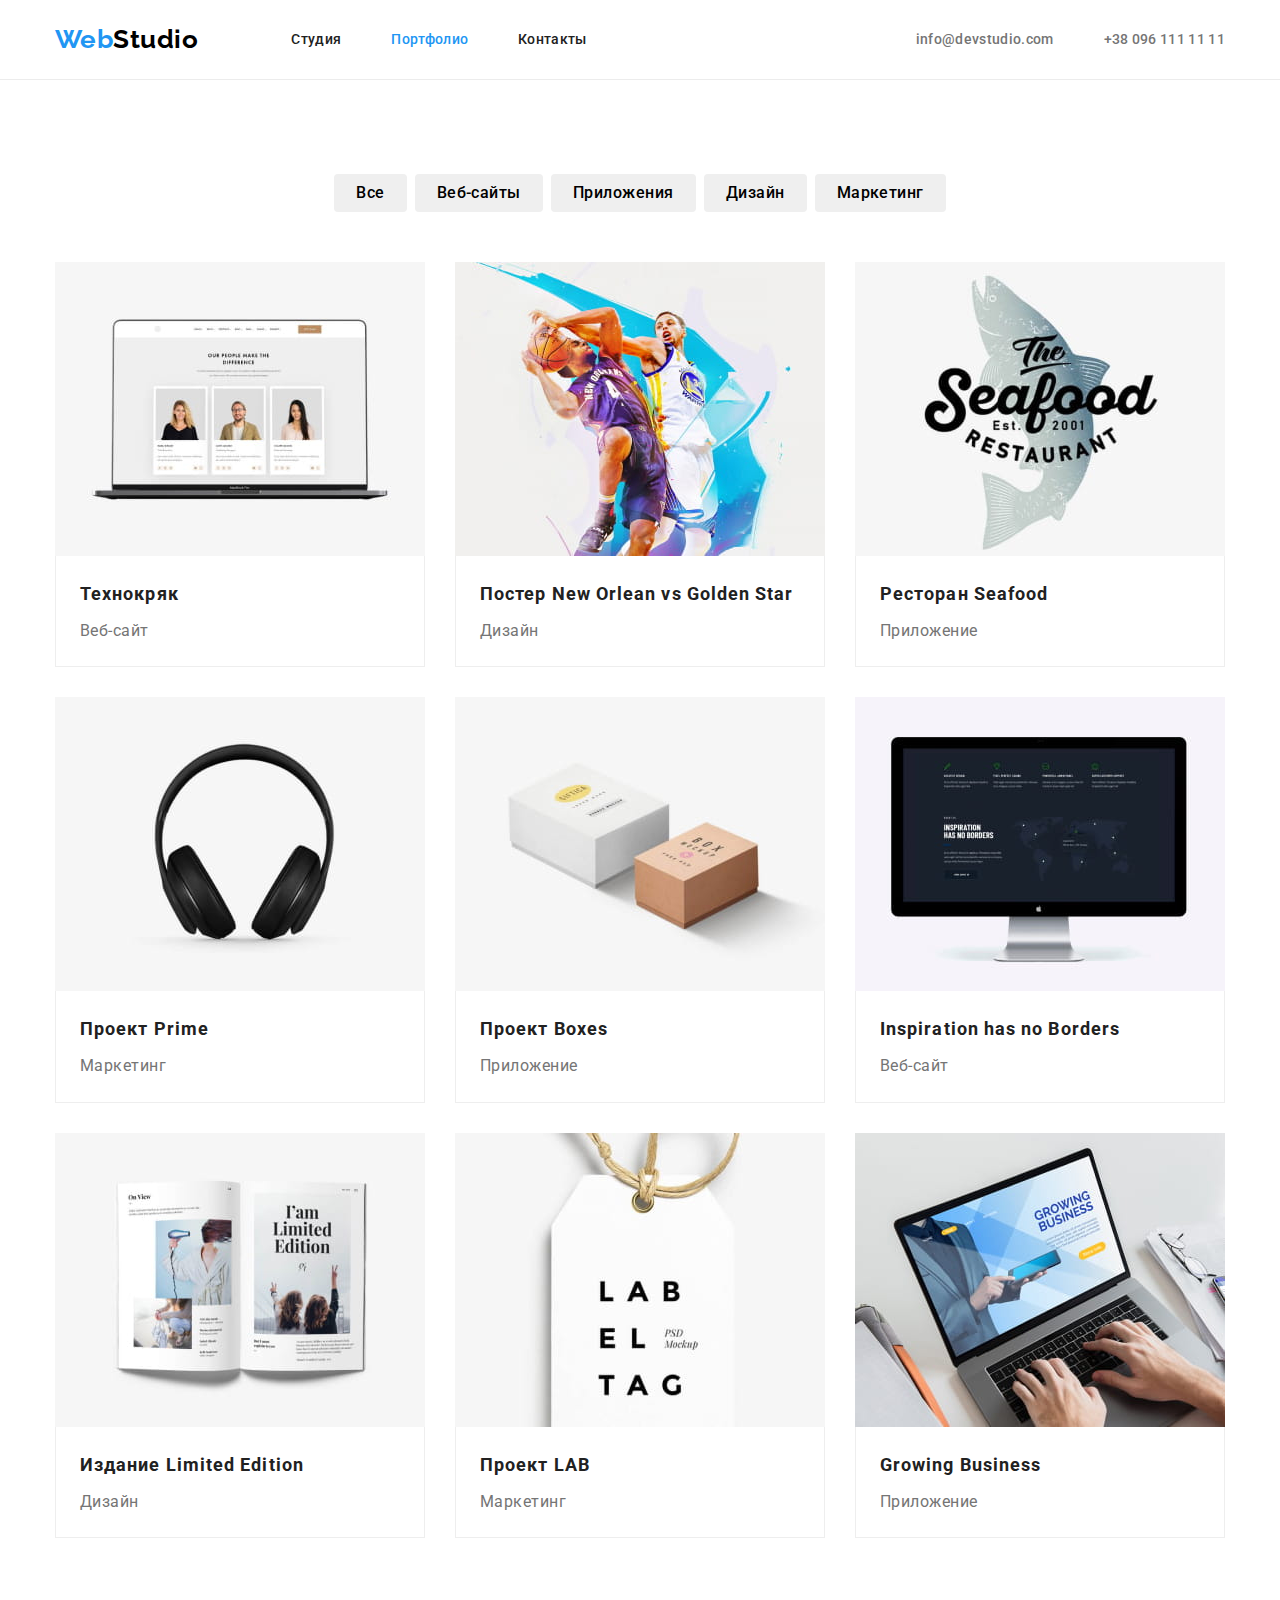
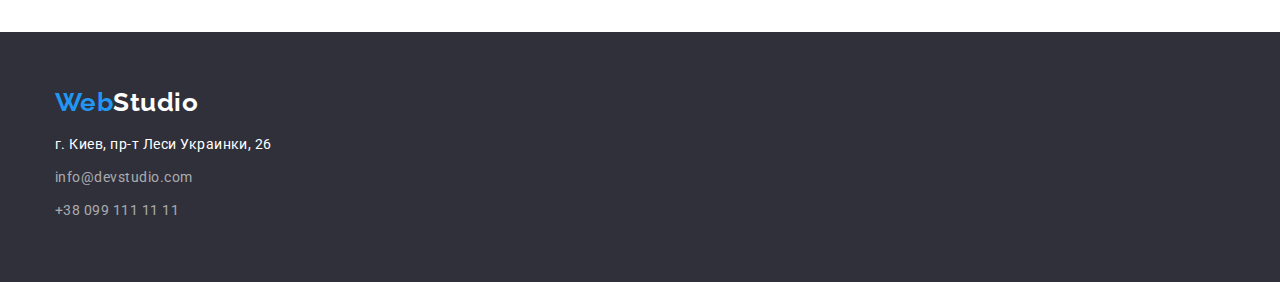
==== portfolio.html @ 39d86f8a "Initial commit" ====
<!DOCTYPE html>
<html lang="ru">
  <head>
    <meta charset="UTF-8" />
    <meta http-equiv="X-UA-Compatible" content="IE=edge" />
    <meta name="viewport" content="width=device-width, initial-scale=1.0" />
    <title>Web Studio</title>

    <!-- Шрифти -->
    <link rel="preconnect" href="https://fonts.googleapis.com" />
    <link rel="preconnect" href="https://fonts.gstatic.com" crossorigin />
    <link
      href="https://fonts.googleapis.com/css2?family=Raleway:wght@700&family=Roboto:wght@400;500;700;900&display=swap"
      rel="stylesheet"
    />

    <!-- Нормалізація стилів -->
    <link
      rel="stylesheet"
      href="https://cdnjs.cloudflare.com/ajax/libs/modern-normalize/1.1.0/modern-normalize.min.css"
    />

    <!-- Стилі -->
    <link rel="stylesheet" href="./css/styles.css" />
  </head>
  <body>
    <!-- Шапка сайту -->
    <header class="header">
      <div class="container header-container">
        <!-- Основна навігаціяя -->
        <nav class="header-nav">
          <a class="link header-logo" href="./index.html" lang="en"
            >Web<span class="header-logo-acent">Studio</span>
          </a>

          <ul class="list header-list">
            <li class="header-list-item">
              <a class="link nav-link" href="./index.html">Студия</a>
            </li>
            <li class="header-list-item">
              <a class="link nav-link current" href="./portfolio.html"
                >Портфолио</a
              >
            </li>
            <li class="header-list-item">
              <a class="link nav-link" href="">Контакты</a>
            </li>
          </ul>
        </nav>

        <!-- Контактні дані -->
        <ul class="list header-contacts">
          <li class="header-contacts-item">
            <a class="link header-contact-link" href="mailto:info@devstudio.com"
              >info@devstudio.com</a
            >
          </li>
          <li class="header-contacts-item">
            <a class="link header-contact-link" href="tel:+380961111111"
              >+38 096 111 11 11</a
            >
          </li>
        </ul>
      </div>
    </header>

    <!-- Основний контент -->
    <main>
      <section class="portfolio section">
        <div class="container">
          <h1 class="hidden-section-title">Контент страницы портфолио</h1>

          <!-- Список кнопок -->
          <ul class="list portfolio-btns-list">
            <li class="btn-list-item">
              <button class="btn portfolio-btn" type="button">Все</button>
            </li>
            <li class="btn-list-item">
              <button class="btn portfolio-btn" type="button">Веб-сайты</button>
            </li>
            <li class="btn-list-item">
              <button class="btn portfolio-btn" type="button">
                Приложения
              </button>
            </li>
            <li class="btn-list-item">
              <button class="btn portfolio-btn" type="button">Дизайн</button>
            </li>
            <li class="btn-list-item">
              <button class="btn portfolio-btn" type="button">Маркетинг</button>
            </li>
          </ul>

          <!-- Список карток -->
          <ul class="list portfolio-list card-set">
            <li class="portfolio-list-item card-set-item">
              <a class="link portfolio-link" href=""
                ><img
                  class="portfolio-img"
                  src="./images/portfolio/img-1.jpg"
                  alt="Картка портфолио"
                  width="370"
                  height="294"
                />
                <div class="card-text">
                  <h2 class="portfolio-title">Технокряк</h2>
                  <p class="portfolio-text">Веб-сайт</p>
                </div>
              </a>
            </li>
            <li class="portfolio-list-item card-set-item">
              <a class="link portfolio-link" href=""
                ><img
                  class="portfolio-img"
                  src="./images/portfolio/img-2.jpg"
                  alt="Картка портфолио"
                  width="370"
                  height="294"
                />
                <div class="card-text">
                  <h2 class="portfolio-title">
                    Постер <span lang="en">New Orlean vs Golden Star</span>
                  </h2>
                  <p class="portfolio-text">Дизайн</p>
                </div>
              </a>
            </li>
            <li class="portfolio-list-item card-set-item">
              <a class="link portfolio-link" href=""
                ><img
                  class="portfolio-img"
                  src="./images/portfolio/img-3.jpg"
                  alt="Картка портфолио"
                  width="370"
                  height="294"
                />
                <div class="card-text">
                  <h2 class="portfolio-title">
                    Ресторан <span lang="en">Seafood</span>
                  </h2>
                  <p class="portfolio-text">Приложение</p>
                </div>
              </a>
            </li>
            <li class="portfolio-list-item card-set-item">
              <a class="link portfolio-link" href=""
                ><img
                  class="portfolio-img"
                  src="./images/portfolio/img-4.jpg"
                  alt="Картка портфолио"
                  width="370"
                  height="294"
                />
                <div class="card-text">
                  <h2 class="portfolio-title">
                    Проект <span lang="en">Prime</span>
                  </h2>
                  <p class="portfolio-text">Маркетинг</p>
                </div>
              </a>
            </li>
            <li class="portfolio-list-item card-set-item">
              <a class="link portfolio-link" href=""
                ><img
                  class="portfolio-img"
                  src="./images/portfolio/img-5.jpg"
                  alt="Картка портфолио"
                  width="370"
                  height="294"
                />
                <div class="card-text">
                  <h2 class="portfolio-title">
                    Проект <span lang="en">Boxes</span>
                  </h2>
                  <p class="portfolio-text">Приложение</p>
                </div>
              </a>
            </li>
            <li class="portfolio-list-item card-set-item">
              <a class="link portfolio-link" href=""
                ><img
                  class="portfolio-img"
                  src="./images/portfolio/img-6.jpg"
                  alt="Картка портфолио"
                  width="370"
                  height="294"
                />
                <div class="card-text">
                  <h2 class="portfolio-title" lang="en">
                    Inspiration has no Borders
                  </h2>
                  <p class="portfolio-text">Веб-сайт</p>
                </div>
              </a>
            </li>
            <li class="portfolio-list-item card-set-item">
              <a class="link portfolio-link" href=""
                ><img
                  class="portfolio-img"
                  src="./images/portfolio/img-7.jpg"
                  alt="Картка портфолио"
                  width="370"
                  height="294"
                />
                <div class="card-text">
                  <h2 class="portfolio-title">
                    Издание <span lang="en">Limited Edition</span>
                  </h2>
                  <p class="portfolio-text">Дизайн</p>
                </div>
              </a>
            </li>
            <li class="portfolio-list-item card-set-item">
              <a class="link portfolio-link" href=""
                ><img
                  class="portfolio-img"
                  src="./images/portfolio/img-8.jpg"
                  alt="Картка портфолио"
                  width="370"
                  height="294"
                />
                <div class="card-text">
                  <h2 class="portfolio-title">Проект LAB</h2>
                  <p class="portfolio-text">Маркетинг</p>
                </div>
              </a>
            </li>
            <li class="portfolio-list-item card-set-item">
              <a class="link portfolio-link" href=""
                ><img
                  class="portfolio-img"
                  src="./images/portfolio/img-9.jpg"
                  alt="Картка портфолио"
                  width="370"
                  height="294"
                />
                <div class="card-text">
                  <h2 class="portfolio-title" lang="en">Growing Business</h2>
                  <p class="portfolio-text">Приложение</p>
                </div>
              </a>
            </li>
          </ul>
        </div>
      </section>
    </main>

    <!-- Підвал -->
    <footer class="footer">
      <div class="container">
        <a class="link footer-logo" href="./index.html" lang="en"
          >Web<span class="footer-logo-acent">Studio</span></a
        >
        <address class="footer-address">
          <ul class="list footer-list">
            <li class="footer-list-item">
              <a
                class="link address-link"
                href="https://goo.gl/maps/6GifzWiTd5PYQ6zx7"
                target="_blank"
                rel="noopener noreferrer"
                >г. Киев, пр-т Леси Украинки, 26</a
              >
            </li>
            <li class="footer-list-item">
              <a class="link footer-contact" href="mailto:info@devstudio.com"
                >info@devstudio.com</a
              >
            </li>
            <li class="footer-list-item">
              <a class="link footer-contact" href="tel:+380991111111"
                >+38 099 111 11 11</a
              >
            </li>
          </ul>
        </address>
      </div>
    </footer>
  </body>
</html>
---- css/styles.css ----
:root {
    /* fonts */
    --main-font: "Roboto", sans-serif;
    --secondary-font: "Raleway", sans-serif;

    /* txt-colors */
    --main-txt-color:#212121;
    --acent-txt-color:#2196F3;
    --secondary-txt-color:#757575;
    --black-txt-color: #000000;
    --white-txt-color: #ffffff;
    --transparent-txt-color: rgba(255, 255, 255, 0.6);

    /* bg-colors */
    --white-bg-color:#FFFFFF;
    --dark-bg-color:#2F303A;
    --secondary-bg-color: #F5F4FA;
    
    /* others */
    --hero-btn-hover-color: #188CE8;
    --border-color: #ECECEC;
    --secondary-border-color: #EEEEEE;

    /* card set */
    --items: 3;
    --indent: 30px;
}

    /* Reset */
h1,
h2,
h3,
h4,
p {
    margin: 0;
}

img {
    display: block;
    max-width: 100%;
    height: auto;
}

.list {
    list-style: none;
    margin: 0;
    padding: 0;
}

.link {
    text-decoration: none;
    color: inherit;
}

    /* Сітка flex-box */
    .card-set {
        display: flex;
        flex-wrap: wrap;
        margin-left: calc(-1 * var(--indent));
        margin-top: calc(-1 * var(--indent));
    }

    .card-set-item {
        flex-basis: calc(100% / var(--items) - var(--indent));
        margin-left: var(--indent);
        margin-top: var(--indent);
    }


    /* Common styles */

body {
    font-family: "Roboto", sans-serif;
    letter-spacing: 0.03em;
    color: var(--main-txt-color);
    background-color: var(--white-bg-color); 
}

.container {
    width: 1200px;
    padding-left: 15px;
    padding-right: 15px;
    margin-left: auto;
    margin-right: auto;
}

.section {
    padding-top: 94px;
    padding-bottom: 94px;
}


.btn {
    font-family:inherit;
}

/* Header */
.header-logo,
.footer-logo {
    font-family: var(--secondary-font);
    font-weight: 700;
    font-size: 26px;
    line-height: 0.8;
    color: var(--acent-txt-color);
}

.header-logo {
    margin-right: 93px;
}

.header-logo-acent {
    color: #000000;
}

.header-container {
    display: flex;
    align-items: center;
}

.header-nav {
    display: flex;
    align-items: center;
}

.header-list {
    display: flex;
    align-items: center;
}

.header-list-item:not(:last-child) {
    margin-right: 50px;
}

.header-contacts {
    display: flex;
    margin-left: auto;
}

.header-contacts-item:not(:last-child) {
    margin-right: 50px;
}

.nav-link {
    display: block;
    padding-top: 32px;
    padding-bottom: 32px;

    font-weight: 500;
    font-size: 14px;
    line-height: 1.1;
    color: var(--main-txt-color);
}

.nav-link:hover,
.nav-link:focus {
    color: var(--acent-txt-color);
}   

.header-list .current {
    color: var(--acent-txt-color);
}

.header-contact-link {
    display: block;
    padding-top: 32px;
    padding-bottom: 32px;

    font-weight: 500;
    font-size: 14px;
    line-height: 1.1;
    color: var(--secondary-txt-color);
}

.header-contact-link:hover,
.header-contact-link:focus {
    color: var(--acent-txt-color);
}

.header {
    border-bottom: 1px solid var(--border-color);
}

.header li {
    letter-spacing: 0.02em;
}

/* Hero section */
.hero {
    background-color: var(--dark-bg-color);
    padding-top: 200px;
    padding-bottom: 200px;
}

.main-title {
    width: 696px;
    margin-bottom: 30px;
    margin-left: auto;
    margin-right: auto;

    font-weight: 900;
    font-size: 44px;
    line-height: 1.4;
    text-align: center;
    letter-spacing: 0.06em;
    text-transform: uppercase;
    color: var(--white-txt-color);
}

.hero-btn {
    display: block;
    margin-left: auto;
    margin-right: auto;
    padding: 10px 32px;

    font-weight: 700;
    font-size: 16px;
    line-height: 1.9;
    letter-spacing: 0.06em;
    color: var(--white-txt-color);
    background-color: var(--acent-txt-color);
    border-radius: 4px;
    border: 0px;
}

.hero-btn:hover,
.hero-btn:focus {
    background-color: var(--hero-btn-hover-color);
    cursor: pointer;
}

/* Features section */
.features-list {
    display: flex;
}

.features-list-item:not(:last-child) {
    margin-right: 30px;
}

.features-list-item {
    width: 270px;
}

.hidden-section-title {
    position: absolute;
    white-space: nowrap;
    width: 1px;
    height: 1px;
    overflow: hidden;
    border: 0;
    padding: 0;
    clip: rect(0 0 0 0);
    clip-path: inset(50%);
    margin: -1px;
}

.features-title {
    margin-bottom: 10px;

    font-weight: 700;
    font-size: 14px;
    line-height: 1.1;
    text-transform: uppercase;
}

.features-text {
    font-size: 14px;
    line-height: 1.7;
    color: var(--secondary-txt-color);
}

/* About sections */
.about {
    padding-top: 0;
}

.section-title {
    margin-bottom: 50px;

    font-weight: 700;
    font-size: 36px;
    line-height: 1.2;
    text-align: center;
}

/* Team sections */
.team {
    background-color: var(--secondary-bg-color);
}

.team-list {
    --items: 4;
}

.team-list-item {
    background-color: var(--white-bg-color);
    border-radius: 0px 0px 4px 4px;
}

.team-card-name {
    padding: 30px 0;
}

.team-title {
    margin-bottom: 10px;

    font-weight: 500;
    font-size: 16px;
    line-height: 1.2;
    text-align: center;
}

.team-text {
    font-size: 16px;
    line-height: 1.2;
    text-align: center;
    color: var(--secondary-txt-color);
}

/* footer */
.footer {
    padding-top: 60px;
    padding-bottom: 60px;

    background-color: var(--dark-bg-color);
}

.footer-logo {
    display: block;
    margin-bottom: 20px;
}

.footer-logo-acent {
    color: var(--white-txt-color);
}

.footer-address {
    font-style: inherit;
}

.footer-list-item {
    font-size: 14px;
    line-height: 1.7;
}

.footer-list-item:not(:last-child) {
    margin-bottom: 9px;
}

.address-link {
    color: var(--white-txt-color);
}

.footer-contact {
    color: var(--transparent-txt-color);
}

.address-link:hover,
.address-link:focus,
.footer-contact:hover,
.footer-contact:focus {
    color: var(--acent-txt-color);
}

/* Portfolio sections */
.portfolio-btns-list {
    display: flex;
    justify-content: center;
    margin-bottom: 50px;
}

.btn-list-item:not(:last-child) {
    margin-right: 8px;
}


.portfolio-btn {
    padding: 6px 22px;

    font-weight: 500;
    font-size: 16px;
    line-height: 1.6;
    letter-spacing: 0.03em;
    text-align: center;
    border: 0px;
    border-radius: 4px;
}

.portfolio-btn:hover,
.portfolio-btn:focus {
    color: var(--white-txt-color);
    background-color: var(--acent-txt-color);
    cursor: pointer;
}

.card-text {
    padding: 20px 24px;
    border-bottom: 1px solid var(--secondary-border-color);
    border-left: 1px solid var(--secondary-border-color);
    border-right: 1px solid var(--secondary-border-color);
}

.portfolio-title {
    margin-bottom: 4px;

    font-weight: 700;
    font-size: 18px;
    line-height: 2;
    letter-spacing: 0.06em;
}

.portfolio-text {
    font-size: 16px;
    line-height: 1.9;
    color: var(--secondary-txt-color);
}
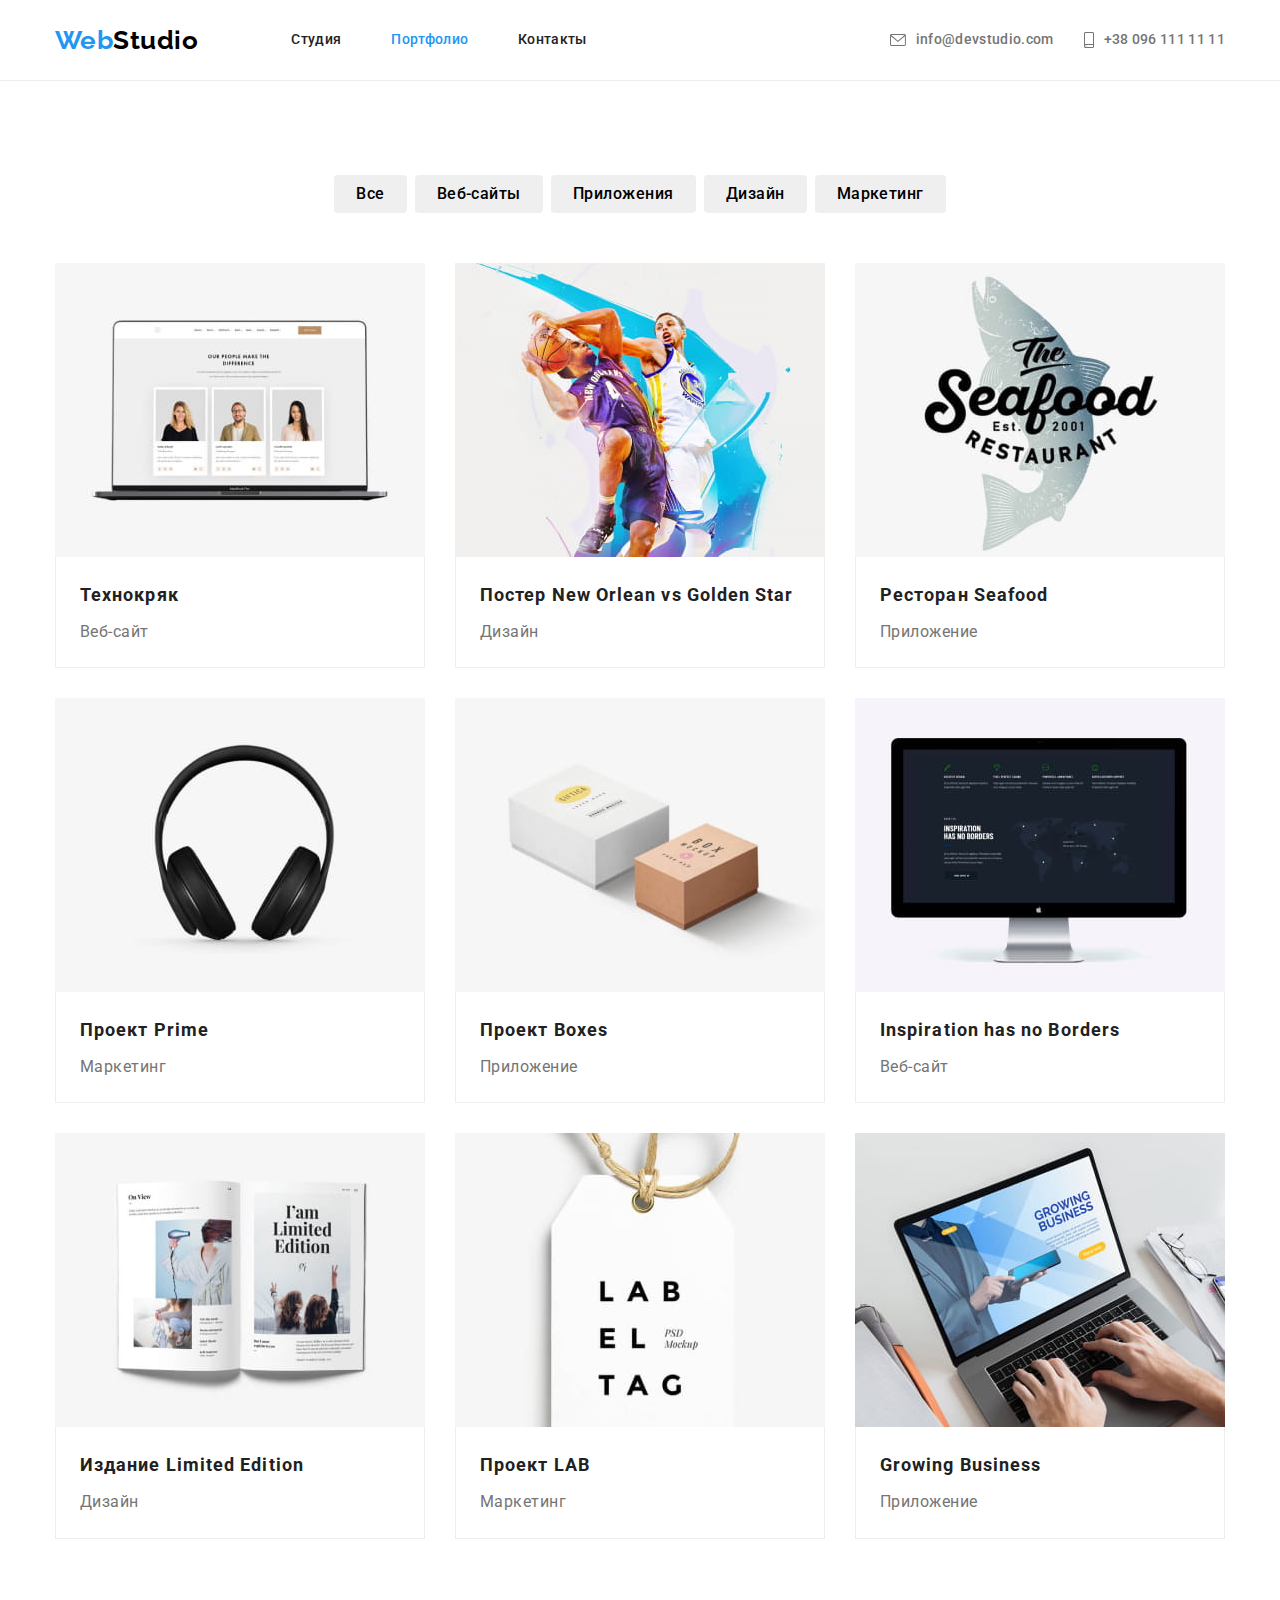
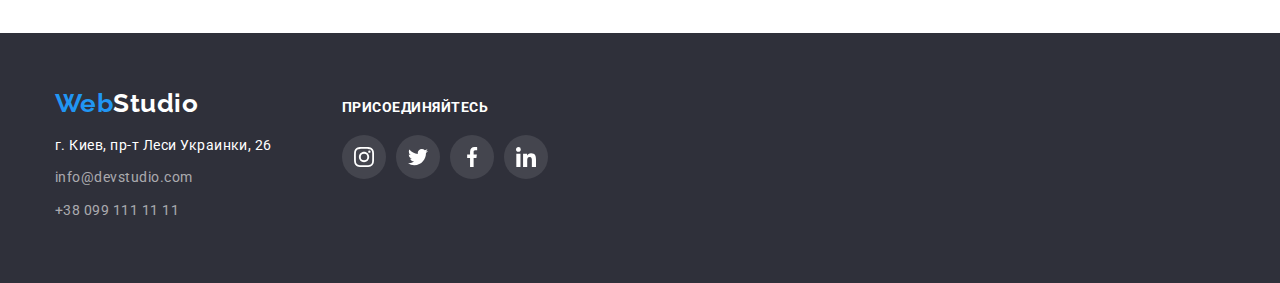
==== commit 5c1f6cb0: "svg icons add" ====
--- a/portfolio.html
+++ b/portfolio.html
@@ -38,9 +38,7 @@
               <a class="link nav-link" href="./index.html">Студия</a>
             </li>
             <li class="header-list-item">
-              <a class="link nav-link current" href="./portfolio.html"
-                >Портфолио</a
-              >
+              <a class="link nav-link current" href="./portfolio.html">Портфолио</a>
             </li>
             <li class="header-list-item">
               <a class="link nav-link" href="">Контакты</a>
@@ -52,12 +50,22 @@
         <ul class="list header-contacts">
           <li class="header-contacts-item">
             <a class="link header-contact-link" href="mailto:info@devstudio.com"
-              >info@devstudio.com</a
+              ><svg class="header-icons" width="16" height="12">
+                <use
+                  
+                  href="./images/icons.svg#icon-mail"
+                ></use>
+              </svg><span>info@devstudio.com</span></a
             >
           </li>
           <li class="header-contacts-item">
             <a class="link header-contact-link" href="tel:+380961111111"
-              >+38 096 111 11 11</a
+              ><svg class="header-icons" width="10" height="16">
+                <use
+                  "
+                  href="./images/icons.svg#icon-phone"
+                ></use></svg
+              ><span>+38 096 111 11 11</span></a
             >
           </li>
         </ul>
@@ -247,32 +255,84 @@
 
     <!-- Підвал -->
     <footer class="footer">
-      <div class="container">
-        <a class="link footer-logo" href="./index.html" lang="en"
-          >Web<span class="footer-logo-acent">Studio</span></a
-        >
+      <div class="container footer-container">
         <address class="footer-address">
-          <ul class="list footer-list">
-            <li class="footer-list-item">
-              <a
-                class="link address-link"
-                href="https://goo.gl/maps/6GifzWiTd5PYQ6zx7"
-                target="_blank"
-                rel="noopener noreferrer"
-                >г. Киев, пр-т Леси Украинки, 26</a
-              >
-            </li>
-            <li class="footer-list-item">
-              <a class="link footer-contact" href="mailto:info@devstudio.com"
-                >info@devstudio.com</a
-              >
-            </li>
-            <li class="footer-list-item">
-              <a class="link footer-contact" href="tel:+380991111111"
-                >+38 099 111 11 11</a
-              >
-            </li>
-          </ul>
+          <div>
+            <a class="link footer-logo" href="./index.html" lang="en"
+              >Web<span class="footer-logo-acent">Studio</span></a
+            >
+            <ul class="list footer-list">
+              <li class="footer-list-item">
+                <a
+                  class="link address-link"
+                  href="https://goo.gl/maps/6GifzWiTd5PYQ6zx7"
+                  target="_blank"
+                  rel="noopener noreferrer"
+                  >г. Киев, пр-т Леси Украинки, 26</a
+                >
+              </li>
+              <li class="footer-list-item">
+                <a class="link footer-contact" href="mailto:info@devstudio.com"
+                  >info@devstudio.com</a
+                >
+              </li>
+              <li class="footer-list-item">
+                <a class="link footer-contact" href="tel:+380991111111"
+                  >+38 099 111 11 11</a
+                >
+              </li>
+            </ul>
+          </div>
+
+          <div class="social-link-container">
+            <p class="footer-link-text">присоединяйтесь</p>
+            <ul class="list footer-social-list">
+              <li class="footer-social-item">
+                <a
+                  class="footer-social-link"
+                  target="_blank"
+                  rel="noopener noreferrer"
+                  aria-label="instagram link"
+                  href=""
+                  ><svg class="footer-social-icon" width="20" height="20">
+                    <use href="./images/icons.svg#icon-instagram"></use></svg
+                ></a>
+              </li>
+              <li class="footer-social-item">
+                <a
+                  class="footer-social-link"
+                  target="_blank"
+                  rel="noopener noreferrer"
+                  aria-label="twitter link"
+                  href=""
+                  ><svg class="footer-social-icon" width="20" height="20">
+                    <use href="./images/icons.svg#icon-twitter"></use></svg
+                ></a>
+              </li>
+              <li class="footer-social-item">
+                <a
+                  class="footer-social-link"
+                  target="_blank"
+                  rel="noopener noreferrer"
+                  aria-label="facebook link"
+                  href=""
+                  ><svg class="footer-social-icon" width="20" height="20">
+                    <use href="./images/icons.svg#icon-facebook"></use></svg
+                ></a>
+              </li>
+              <li class="footer-social-item">
+                <a
+                  class="footer-social-link"
+                  target="_blank"
+                  rel="noopener noreferrer"
+                  aria-label="linkedin link"
+                  href=""
+                  ><svg class="footer-social-icon" width="20" height="20">
+                    <use href="./images/icons.svg#icon-linkedin"></use></svg
+                ></a>
+              </li>
+            </ul>
+          </div>
         </address>
       </div>
     </footer>
--- a/css/styles.css
+++ b/css/styles.css
@@ -15,11 +15,15 @@
     --white-bg-color:#FFFFFF;
     --dark-bg-color:#2F303A;
     --secondary-bg-color: #F5F4FA;
+    --hero-section-bg-color: #C4C4C4;
+    --linear-gradient: rgba(47, 48, 58, 0.4);
+    --footer-icon-bg-color: rgba(255, 255, 255, 0.1);
     
     /* others */
     --hero-btn-hover-color: #188CE8;
     --border-color: #ECECEC;
     --secondary-border-color: #EEEEEE;
+    --icon-color: #AFB1B8;
 
     /* card set */
     --items: 3;
@@ -134,10 +138,11 @@
 .header-contacts {
     display: flex;
     margin-left: auto;
+    align-items: center;
 }
 
 .header-contacts-item:not(:last-child) {
-    margin-right: 50px;
+    margin-right: 30px;
 }
 
 .nav-link {
@@ -161,7 +166,8 @@
 }
 
 .header-contact-link {
-    display: block;
+    display: flex;
+    align-items: center;
     padding-top: 32px;
     padding-bottom: 32px;
 
@@ -176,6 +182,11 @@
     color: var(--acent-txt-color);
 }
 
+.header-icons {
+    margin-right: 10px;
+    fill: currentColor;
+}
+
 .header {
     border-bottom: 1px solid var(--border-color);
 }
@@ -186,10 +197,21 @@
 
 /* Hero section */
 .hero {
-    background-color: var(--dark-bg-color);
     padding-top: 200px;
     padding-bottom: 200px;
-}
+    margin-left: auto;
+    margin-right: auto;
+    max-width: 1600px;
+    height: 600px;
+
+    background-color: var(--hero-section-bg-color);
+    background-image: linear-gradient(0deg, var(--linear-gradient), var(--linear-gradient)), url(../images/hero-bcg-img.jpg);
+    background-repeat: no-repeat;
+    background-position: center;
+    background-size: cover;
+}
+
+
 
 .main-title {
     width: 696px;
@@ -254,6 +276,18 @@
     margin: -1px;
 }
 
+.features-icon-container {
+    display: flex;
+    align-items: center;
+    justify-content: center;
+    width: 270px;
+    height: 120px;
+    margin-bottom: 30px;
+
+    background-color: var(--secondary-bg-color);
+    border-radius: 4px;
+}
+
 .features-title {
     margin-bottom: 10px;
 
@@ -294,7 +328,9 @@
 
 .team-list-item {
     background-color: var(--white-bg-color);
+    box-shadow: 0px 1px 3px rgba(0, 0, 0, 0.12), 0px 1px 1px rgba(0, 0, 0, 0.14), 0px 2px 1px rgba(0, 0, 0, 0.2);
     border-radius: 0px 0px 4px 4px;
+
 }
 
 .team-card-name {
@@ -314,8 +350,81 @@
     font-size: 16px;
     line-height: 1.2;
     text-align: center;
+    margin-bottom: 16px;
+
     color: var(--secondary-txt-color);
 }
+
+.social-media-list {
+    display: flex;
+    justify-content: center;
+}
+
+.social-media-item:not(:last-child) {
+    margin-right: 10px;
+}
+
+.social-media-link {
+    display: flex;
+    width: 44px;
+    height: 44px;
+    align-items: center;
+    justify-content: center;
+
+    color: var(--icon-color);
+    border-radius: 50px;
+}
+
+.social-media-link:hover,
+.social-media-link:focus {
+    color: var(--white-txt-color);
+    background-color: var(--acent-txt-color);
+}
+
+.social-media-icon {
+    fill: currentColor;
+}
+
+/* clients-section */
+
+.clients-section-title {
+    margin-bottom: 50px;
+
+    color: var(--main-txt-color);
+    font-weight: 700;
+    font-size: 36px;
+    line-height: 1.2;
+    text-align: center;
+}
+
+.clients-list {
+    display: flex;
+    --items: 6;
+}
+
+.client-link {
+    display: flex;
+    width: 170px;
+    height: 92px;
+    align-items: center;
+    justify-content: center;
+
+    color: var(--icon-color);
+
+    border: 1px solid var(--icon-color);
+    border-radius: 4px;
+}
+
+.client-link:hover,
+.client-link:focus {
+    color: var(--acent-txt-color);
+    border-color: var(--acent-txt-color);
+}
+
+.clients-icon {
+    fill: currentColor;
+}
+
 
 /* footer */
 .footer {
@@ -335,6 +444,8 @@
 }
 
 .footer-address {
+    display: flex;
+    align-items: baseline;
     font-style: inherit;
 }
 
@@ -362,6 +473,51 @@
     color: var(--acent-txt-color);
 }
 
+.social-link-container {
+    margin-left: 70px;
+}
+
+.footer-link-text {
+    color: var(--white-txt-color);
+    margin-bottom: 20px;
+
+    font-weight: 700;
+    font-size: 14px;
+    line-height: 1.1;
+    text-transform: uppercase;
+}
+
+.footer-social-list {
+    display: flex;
+}
+
+.footer-social-item:not(:last-child) {
+    margin-right: 10px;
+}
+
+.footer-social-link {
+    display: flex;
+    align-items: center;
+    justify-content: center;
+
+    width: 44px;
+    height: 44px;
+
+    border-radius: 50px;
+
+    color: var(--white-txt-color);
+    background-color: var(--footer-icon-bg-color);
+}
+
+.footer-social-link:hover,
+.footer-social-link:focus {
+    background-color: var(--acent-txt-color);
+}
+
+.footer-social-icon {
+    fill: currentColor;
+}
+
 /* Portfolio sections */
 .portfolio-btns-list {
     display: flex;
@@ -372,7 +528,6 @@
 .btn-list-item:not(:last-child) {
     margin-right: 8px;
 }
-
 
 .portfolio-btn {
     padding: 6px 22px;
@@ -390,6 +545,7 @@
 .portfolio-btn:focus {
     color: var(--white-txt-color);
     background-color: var(--acent-txt-color);
+    box-shadow: 0px 3px 1px rgba(0, 0, 0, 0.1), 0px 1px 2px rgba(0, 0, 0, 0.08), 0px 2px 2px rgba(0, 0, 0, 0.12);
     cursor: pointer;
 }
 
@@ -415,10 +571,19 @@
     color: var(--secondary-txt-color);
 }
 
-
-
-
-
-
-
-
+.portfolio-link {
+    display: block;
+}
+
+.portfolio-link:hover,
+.portfolio-link:focus {
+    box-shadow: 0px 1px 1px rgba(0, 0, 0, 0.12), 0px 4px 4px rgba(0, 0, 0, 0.06), 1px 4px 6px rgba(0, 0, 0, 0.16);
+}
+
+
+
+
+
+
+
+
